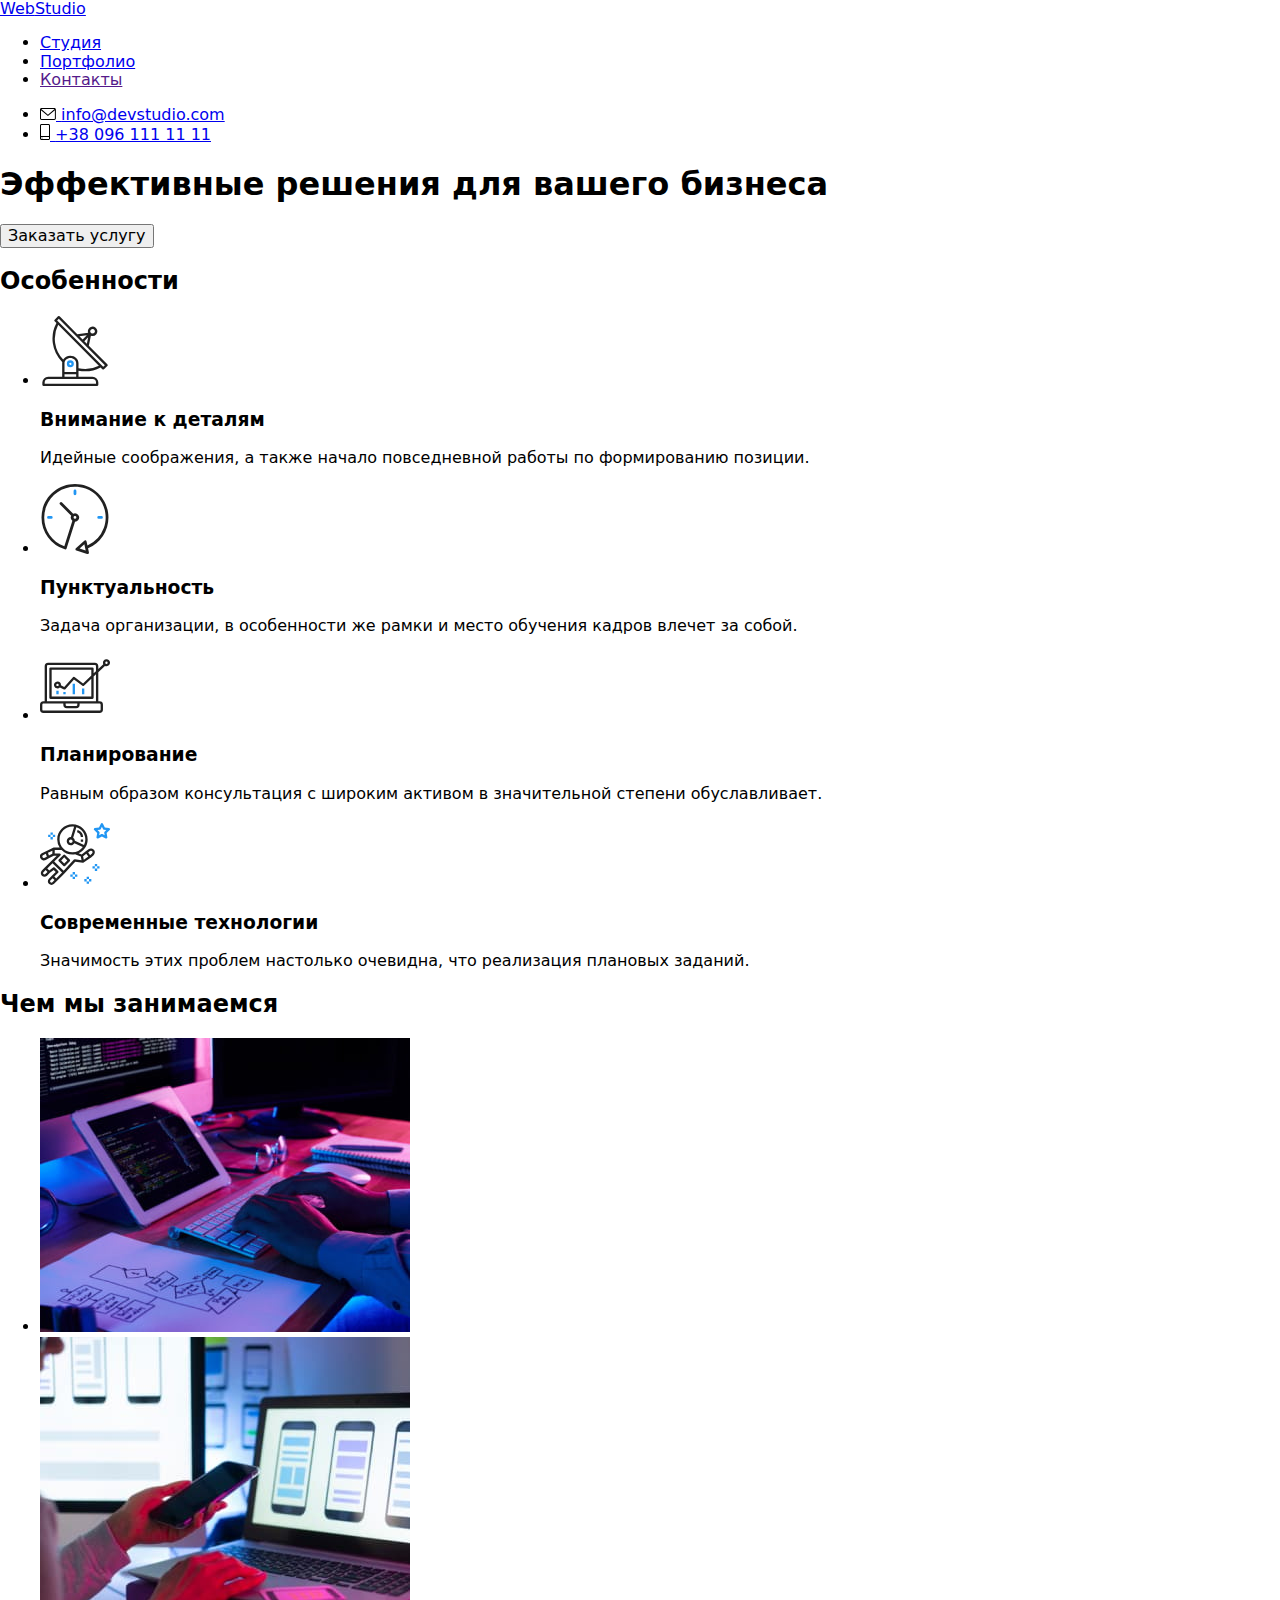
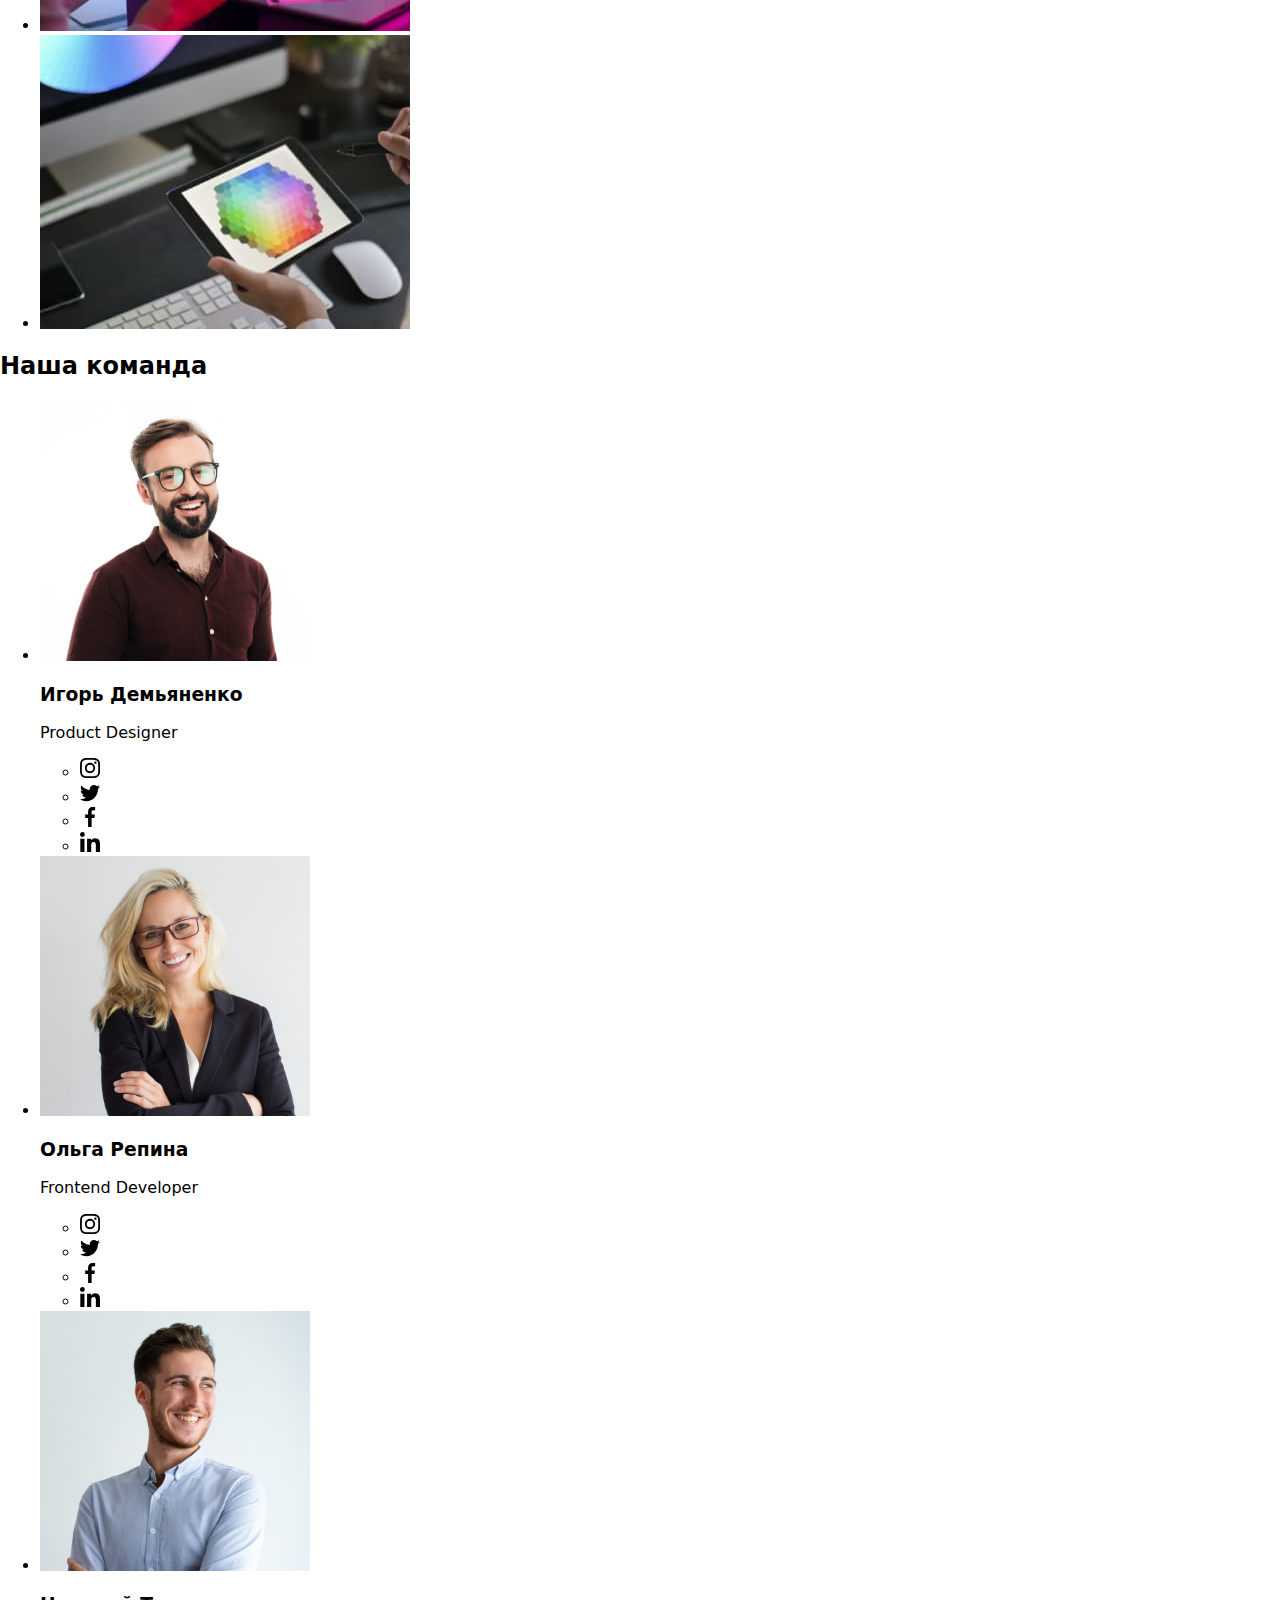
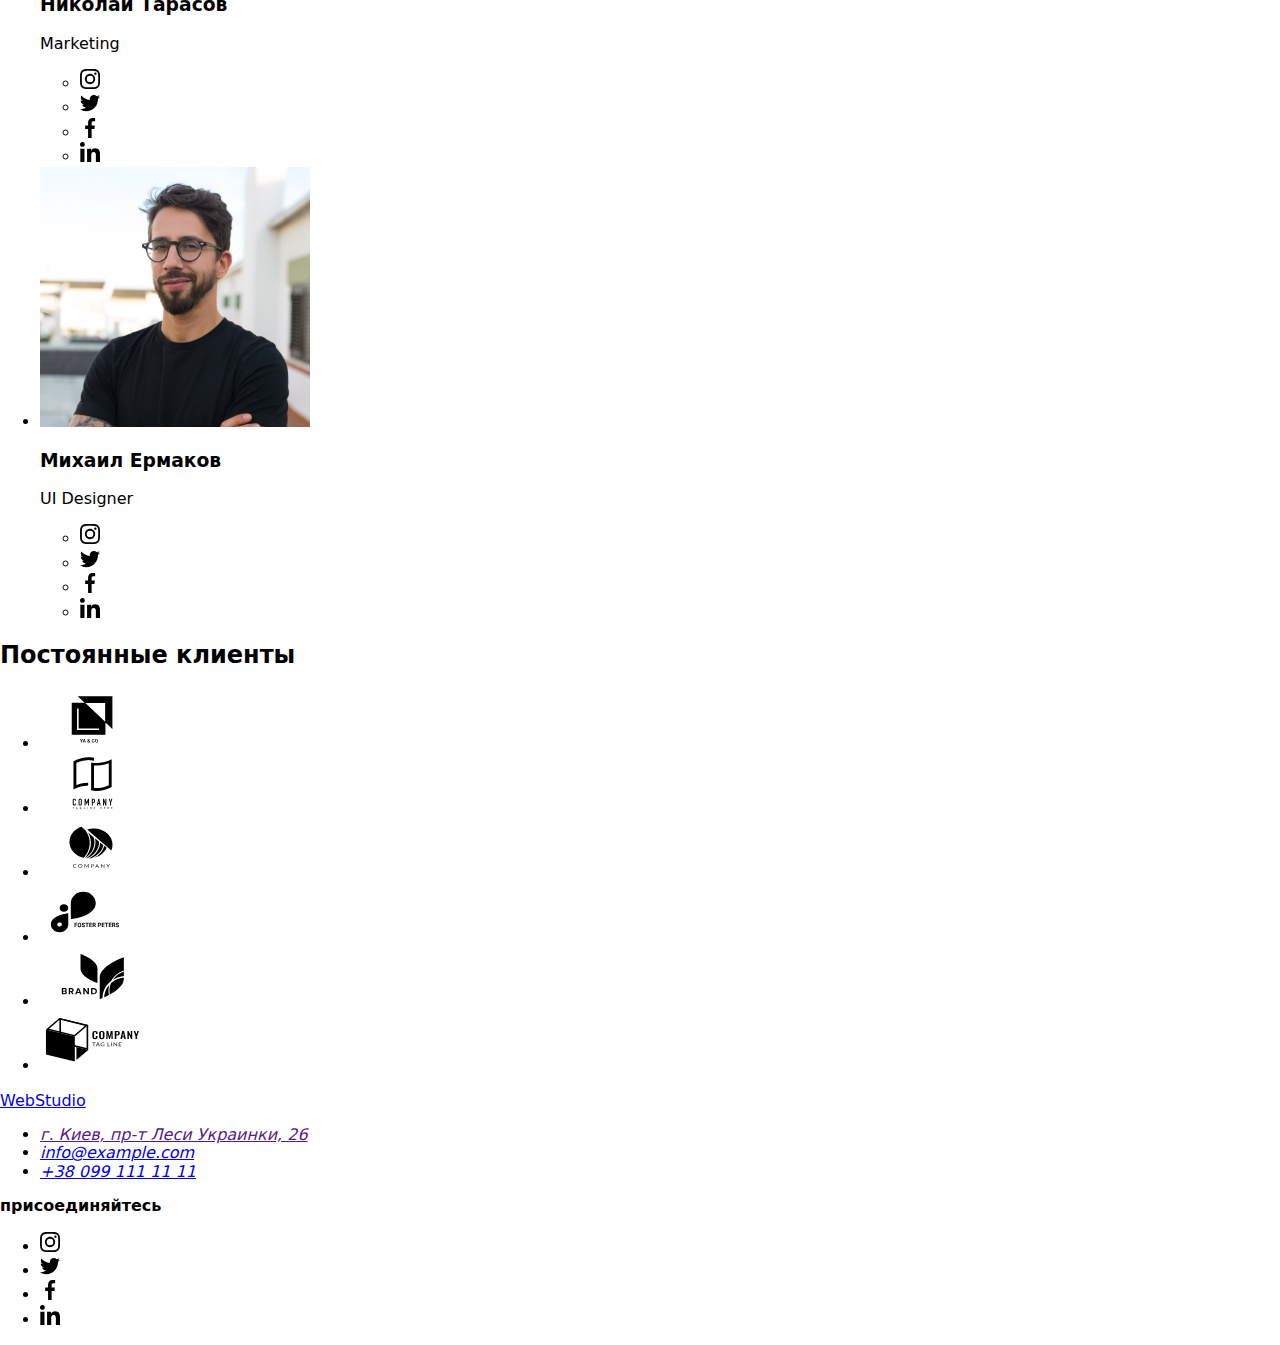
==== index.html @ 8b088727 "Додавання коду" ====
<!DOCTYPE html>
<html lang="ru">
<head>
   
    <meta charset="UTF-8">
    <meta http-equiv="X-UA-Compatible" content="IE=edge">
    <meta name="viewport" content="width=device-width, initial-scale=1.0">
    <title>Document</title>
    <link rel="stylesheet" href="https://cdnjs.cloudflare.com/ajax/libs/modern-normalize/1.1.0/modern-normalize.min.css">
    <link href="https://fonts.googleapis.com/css2?family=Raleway:wght@700&family=Roboto:wght@400;500;700;900&display=swap" rel="stylesheet">
    <link rel="stylesheet" href="./styles.css">
</head>
<body>
    <header class="page-header">
        <nav class=" container nav-list">
            <a href="./index.html" class="logo-header"><span class="logo-web">Web</span>Studio</a>
            <ul class="site-nav list">
                <li class="item"><a  class="link current" href="./index.html" >Студия</a></li>
                <li class="item"><a  class="link" href="./portfolio.html" >Портфолио</a></li>
                <li class="item"><a  class="link" href="" >Контакты</a></li>
            </ul>
            <ul class="auth-nav list">
                <li class="item">                    
                        <a  class="link" href="mailto:info@devstudio.com">
                            <svg class="auth-icon"   width="16" height="12">
                                <use href="./images/sprite.svg#icon-email" ></use>
                            </svg>
                            <span>info@devstudio.com</span>
                        </a>
                    </li>
                    <li class="item">
                        <a  class="link" href="tel:+380961111111" >
                            <svg class="auth-icon"  width="10" height="16">
                                <use href="./images/sprite.svg#icon-phone"></use>
                             </svg>
                             <span>+38 096 111 11 11</span>
                         </a>
                    </li>
            </ul>
         </nav>       
    </header>
        <main>
             <section class="section hero">
                <div class="container"></div>
                    <h1 class="main-title">Эффективные решения для вашего бизнеса</h1>
                    <button type="button" class="main btn">Заказать услугу</button>
                 </div>     
            </section> 
                     
        <!-- Особенности -->
        <section class="section features">
            <div class="container">
                    <h2 class="visually-hidden">Особенности</h2>
            <ul class="features-list">
                <li class="item">
                    <div class="icon">
                        <svg class="features-icon" width="70" height="70" >
                            <use href="./images/sprite.svg#icon-antenna"></use>
                        </svg>
                    </div>
                    <h3 class="title-features">Внимание к деталям</h3>
                    <p class="features-about">Идейные соображения, а также начало повседневной работы по формированию позиции.</p>
                </li>
                <li class="item">
                    <div class="icon">
                        <svg class="features-icon" width="70" height="70" >
                            <use href="./images/sprite.svg#icon-clock"></use>
                        </svg>
                    </div>
                    <h3 class="title-features">Пунктуальность</h3>
                    <p class="features-about">Задача организации, в особенности же рамки и место обучения кадров влечет за собой.</p>
                </li>
                <li class="item">
                    <div class="icon">
                        <svg class="features-icon" width="70" height="70">
                            <use href="./images/sprite.svg#icon-diagram"></use>
                        </svg>
                    </div>
                    <h3 class="title-features">Планирование</h3>
                    <p class="features-about">Равным образом консультация с широким активом в значительной степени обуславливает.</p>
                </li>
                <li class="item">
                    <div class="icon">
                        <svg class="features-icon" width="70" height="70" >
                            <use href="./images/sprite.svg#icon-astronaut"></use>
                        </svg>
                    </div>
                    <h3 class="title-features">Современные технологии</h3>
                    <p class="features-about">Значимость этих проблем настолько очевидна, что реализация плановых заданий.</p>
                </li>
            </ul>
            </div>
        </section>
        <!-- Чем мы занимаемся -->
        <section class="section work">
            <div class="container">
                <h2 class="title work">Чем мы занимаемся</h2>
                <ul class="work-list">
                    <li class="item"><img src="./images/Студия/box_1.jpg" alt="Веб-программирование" width="370" height="294"></li>
                    <li class="item"><img src="./images/Студия/box_2.jpg" alt="Мобильное программирование" width="370" height="294"></li>
                    <li class="item"><img src="./images/Студия/box_3.jpg" alt="Веб-дизайн" width="370" height="294"></li>
                </ul>
            </div>
        </section>
        <!-- Наша команда -->
        <section class="team section">
           <div class="container">
            <h2 class="title team">Наша команда</h2>
            <ul class="team-container">
                <li class="team-card">
                    <img src="./images/Студия/Ihor_Demyanenko.jpg" alt="Игорь Демьяненко Product Designer" width="270" height="260">
                    <h3 class="item-team">Игорь Демьяненко</h3>
                    <p class="team-prof">Product Designer</p>
                    <ul class="social-list">
                        <li class="social-item">
                            <a class="social-link" href="https://www.instagram.com">
                                <svg class="social-icon" width="20" height="20">
                                    <use href="./images/sprite.svg#icon-instagram"></use>
                                </svg>
                            </a>
                        </li>
                        <li>
                            <a class="social-link" href="https://twitter.com">
                                <svg class="social-icon" width="20" height="20">
                                    <use href="./images/sprite.svg#icon-twitter"></use>
                                </svg>
                            </a>
                        </li>
                        <li class="social-item">
                            <a class="social-link" href="https://www.facebook.com/">
                                <svg class="social-icon" width="20" height="20">
                                    <use href="./images/sprite.svg#icon-facebook"></use>
                                </svg>
                            </a>
                        </li>
                        <li class="social-item">
                            <a class="social-link" href="https://www.linkedin.com">
                                <svg class="social-icon" width="20" height="20">
                                    <use href="./images/sprite.svg#icon-linkedin"></use>
                                </svg>
                            </a>
                        </li>
                    </ul>
                </li>
                <li class="team-card">
                    <img src="./images/Студия/Olga_Repyna.jpg" alt="Ольга Репина Frontend Developer" width="270" height="260">
                    <h3 class="item-team">Ольга Репина</h3>
                    <p class="team-prof">Frontend Developer</p>
                    <ul class="social-list">
                        <li class="social-item">
                            <a class="social-link" href="https://www.instagram.com">
                                <svg class="social-icon" width="20" height="20">
                                    <use href="./images/sprite.svg#icon-instagram"></use>
                                </svg>
                            </a>
                        </li>
                        <li>
                            <a class="social-link" href="https://twitter.com">
                                <svg class="social-icon" width="20" height="20">
                                    <use href="./images/sprite.svg#icon-twitter"></use>
                                </svg>
                            </a>
                        </li>
                        <li class="social-item">
                            <a class="social-link" href="https://www.facebook.com/">
                                <svg class="social-icon" width="20" height="20">
                                    <use href="./images/sprite.svg#icon-facebook"></use>
                                </svg>
                            </a>
                        </li>
                        <li class="social-item">
                            <a class="social-link" href="https://www.linkedin.com">
                                <svg class="social-icon" width="20" height="20">
                                    <use href="./images/sprite.svg#icon-linkedin"></use>
                                </svg>
                            </a>
                        </li>
                    </ul>
                </li>
                <li class="team-card">
                    <img src="./images/Студия/Mykolay_Tarasov.jpg" alt="Николай Тарасов Marketing" width="270" height="260">
                    <h3 class="item-team">Николай Тарасов</h3>
                    <p class="team-prof">Marketing</p>
                    <ul class="social-list">
                        <li class="social-item">
                            <a class="social-link" href="https://www.instagram.com">
                                <svg class="social-icon" width="20" height="20">
                                    <use href="./images/sprite.svg#icon-instagram"></use>
                                </svg>
                            </a>
                        </li>
                        <li>
                            <a class="social-link" href="https://twitter.com">
                                <svg class="social-icon" width="20" height="20">
                                    <use href="./images/sprite.svg#icon-twitter"></use>
                                </svg>
                            </a>
                        </li>
                        <li class="social-item">
                            <a class="social-link" href="https://www.facebook.com/">
                                <svg class="social-icon" width="20" height="20">
                                    <use href="./images/sprite.svg#icon-facebook"></use>
                                </svg>
                            </a>
                        </li>
                        <li class="social-item">
                            <a class="social-link" href="https://www.linkedin.com">
                                <svg class="social-icon" width="20" height="20">
                                    <use href="./images/sprite.svg#icon-linkedin"></use>
                                </svg>
                            </a>
                        </li>
                    </ul>
                </li>
                <li class="team-card">
                    <img src="./images/Студия/Myhail_Ermakov.jpg" alt="Михаил Ермаков UI Designer" width="270" height="260">
                    <h3 class="item-team">Михаил Ермаков</h3>
                    <p class="team-prof">UI Designer</p>
                    <ul class="social-list">
                        <li class="social-item">
                            <a class="social-link" href="https://www.instagram.com">
                                <svg class="social-icon" width="20" height="20">
                                    <use href="./images/sprite.svg#icon-instagram"></use>
                                </svg>
                            </a>
                        </li>
                        <li>
                            <a class="social-link" href="https://twitter.com">
                                <svg class="social-icon" width="20" height="20">
                                    <use href="./images/sprite.svg#icon-twitter"></use>
                                </svg>
                            </a>
                        </li>
                        <li class="social-item">
                            <a class="social-link" href="https://www.facebook.com/">
                                <svg class="social-icon" width="20" height="20">
                                    <use href="./images/sprite.svg#icon-facebook"></use>
                                </svg>
                            </a>
                        </li>
                        <li class="social-item">
                            <a class="social-link" href="https://www.linkedin.com">
                                <svg class="social-icon" width="20" height="20">
                                    <use href="./images/sprite.svg#icon-linkedin"></use>
                                </svg>
                            </a>
                        </li>
                    </ul>
                </li>
            </ul>
           </div>
        </section>
        <section class="client section">           
            <div class="container">
                <h2 class="title">Постоянные клиенты</h2>
                <ul class="client-list">
                    <li class="client-item">
                        <a class="client-link" href="#">
                            <svg class="client-icon" width="106" height="60">
                                <use href="./images/sprite.svg#icon-Logo-1"></use>
                            </svg>
                        </a>
                    </li>
                    <li class="client-item">
                        <a class="client-link" href="#">
                            <svg class="client-icon" width="106" height="60">
                                <use href="./images/sprite.svg#icon-Logo-2"></use>
                            </svg>
                        </a>
                    </li>
                    <li class="client-item">
                        <a class="client-link" href="#">
                            <svg class="client-icon" width="106" height="60">
                                <use href="./images/sprite.svg#icon-Logo-3"></use>
                            </svg>
                        </a>
                    </li>
                    <li class="client-item">
                        <a class="client-link" href="#">
                            <svg class="client-icon" width="106" height="60">
                                <use href="./images/sprite.svg#icon-Logo-4"></use>
                            </svg>
                        </a>
                    </li>
                    <li class="client-item">
                        <a class="client-link" href="#">
                            <svg class="client-icon" width="106" height="60">
                                <use href="./images/sprite.svg#icon-Logo-5"></use>
                            </svg>
                        </a>
                    </li>
                    <li class="client-item">
                        <a class="client-link" href="#">
                            <svg class="client-icon" width="106" height="60">
                                <use href="./images/sprite.svg#icon-Logo-6"></use>
                            </svg>
                        </a>
                    </li>
                </ul>
            </div>
        </section>
    </main>
    <footer class="footer">
        <div class="container info">
            <div>
                <a class="logo-footer" href="./index.html" ><span class="logo-web">Web</span><span class="logo-studio">Studio</span></a>
        <address>
           <ul class="address">
               <li class="item"><a href="">г. Киев, пр-т Леси Украинки, 26 </a></li>
               <li class="item"><span class="contacts"><a href="mailto:info@example.com">info@example.com</a></span></li>
               <li class="item"><span class="contacts"><a href="tel:+380991111111">+38 099 111 11 11</a></span></li>
           </ul>       
        </address>
            </div>
            <div class="footer-link">
            <strong class="social-title">присоединяйтесь</strong>
            <ul class="social-list-footer">
                <li class="social-item-footer">
                    <a class="social-link-footer" href="https://www.instagram.com">
                        <svg class="social-icon-footer" width="20" height="20">
                            <use href="./images/sprite.svg#icon-instagram"></use>
                        </svg>
                    </a>
                </li>
                <li class="social-item-footer">
                    <a class="social-link-footer" href="https://twitter.com">
                        <svg class="social-icon-footer" width="20" height="20">
                            <use href="./images/sprite.svg#icon-twitter"></use>
                        </svg>
                    </a>
                </li>
                <li class="social-item-footer">
                    <a class="social-link-footer" href="https://www.facebook.com/">
                        <svg class="social-icon-footer" width="20" height="20">
                            <use href="./images/sprite.svg#icon-facebook"></use>
                        </svg>
                    </a>
                </li>
                <li class="social-item-footer">
                    <a class="social-link-footer" href="https://www.linkedin.com">
                        <svg class="social-icon-footer" width="20" height="20">
                            <use href="./images/sprite.svg#icon-linkedin"></use>
                        </svg>
                    </a>
                </li>
            </ul>
        </div>
        </div>
    </footer>
</body>
</html>
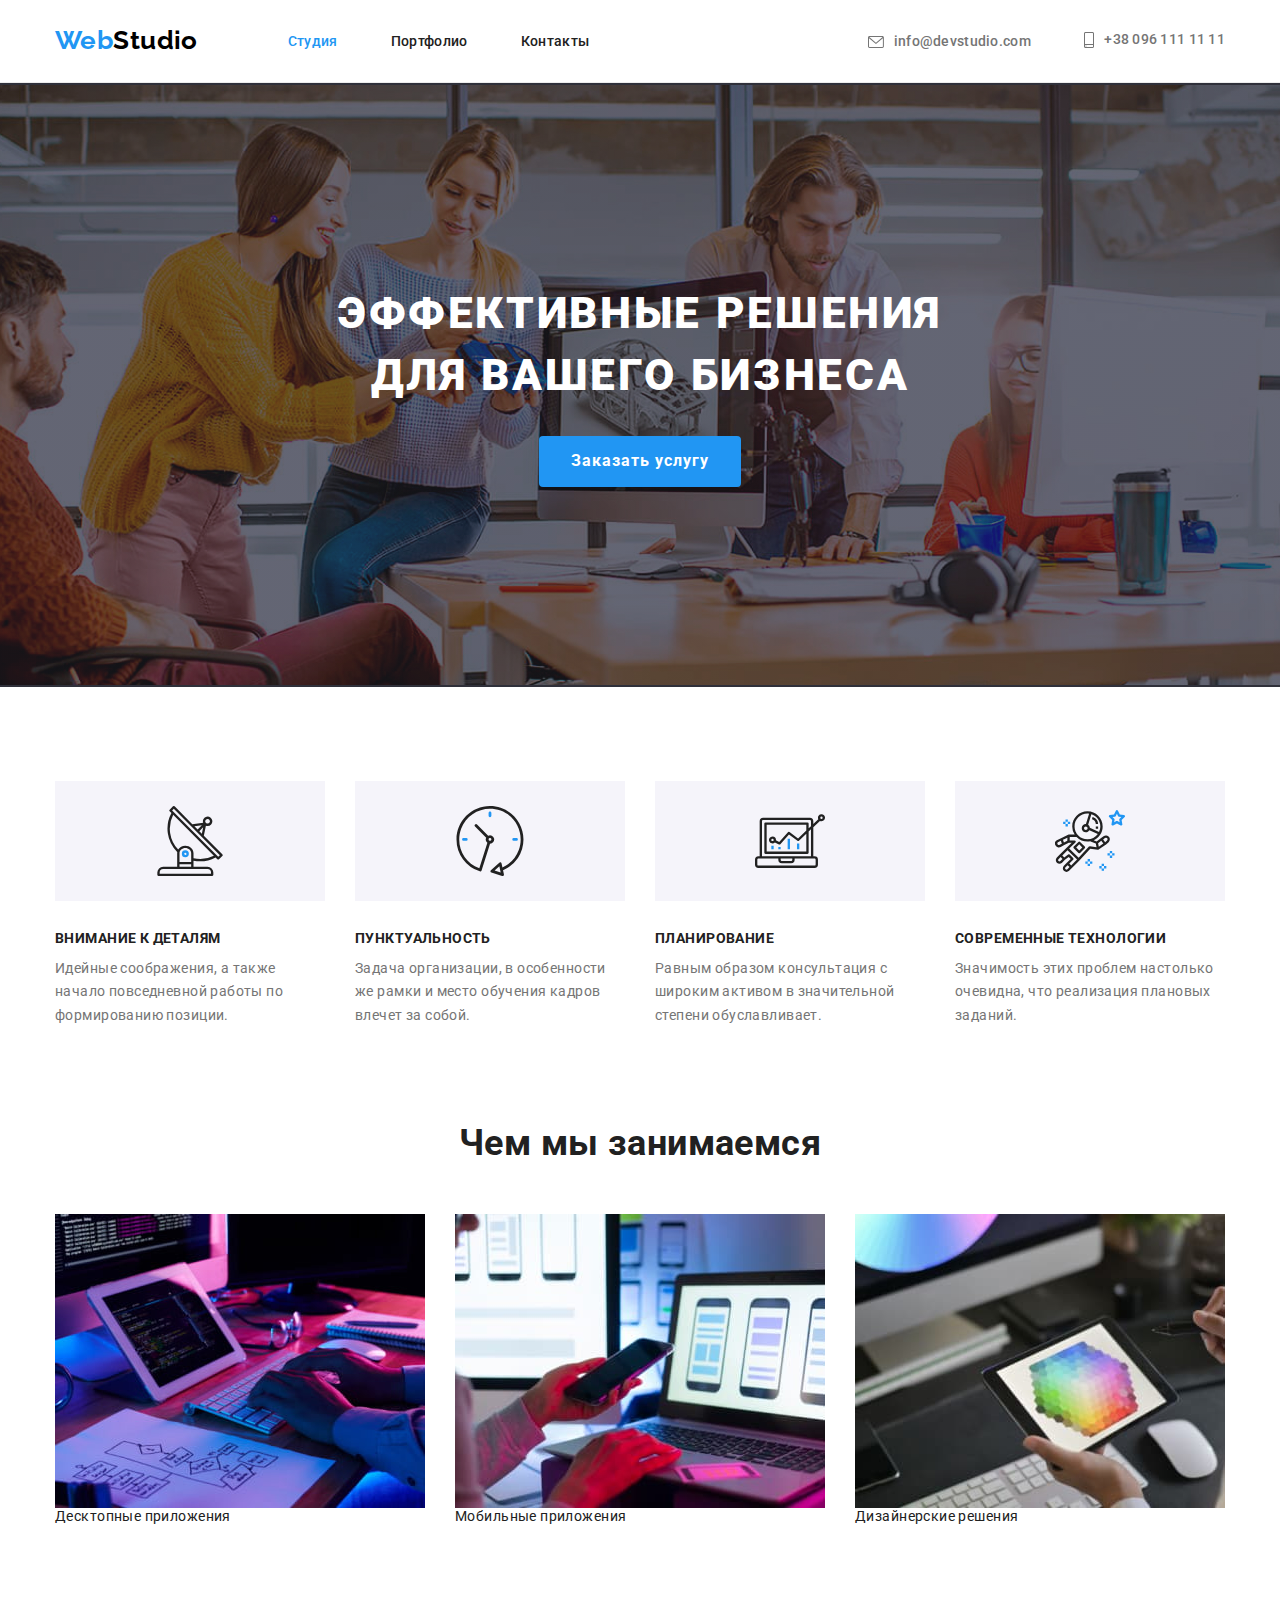
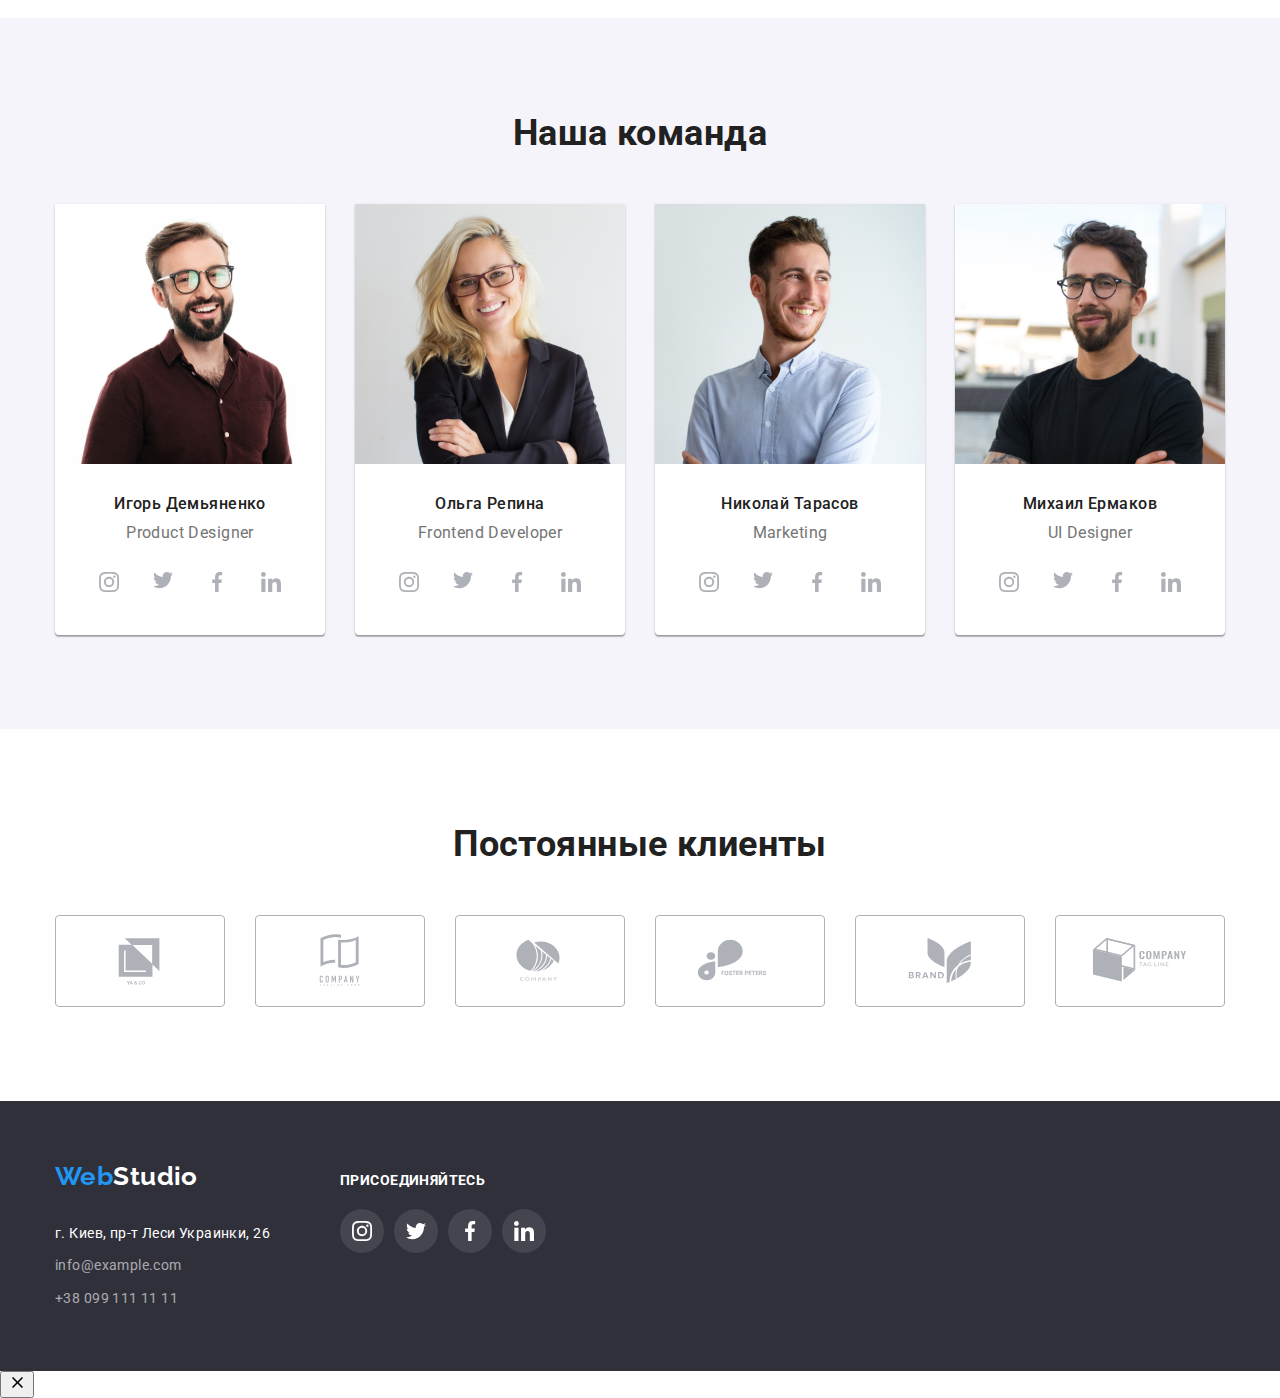
==== commit 350eb668: "Додавання вихідного коду з новим кодом js" ====
--- a/index.html
+++ b/index.html
@@ -43,7 +43,7 @@
              <section class="section hero">
                 <div class="container"></div>
                     <h1 class="main-title">Эффективные решения для вашего бизнеса</h1>
-                    <button type="button" class="main btn">Заказать услугу</button>
+                    <button type="button" class="main btn" data-modal-open>Заказать услугу</button>
                  </div>     
             </section> 
                      
@@ -96,9 +96,21 @@
             <div class="container">
                 <h2 class="title work">Чем мы занимаемся</h2>
                 <ul class="work-list">
-                    <li class="item"><img src="./images/Студия/box_1.jpg" alt="Веб-программирование" width="370" height="294"></li>
-                    <li class="item"><img src="./images/Студия/box_2.jpg" alt="Мобильное программирование" width="370" height="294"></li>
-                    <li class="item"><img src="./images/Студия/box_3.jpg" alt="Веб-дизайн" width="370" height="294"></li>
+                    <li class="item work"><img src="./images/Студия/box_1.jpg" alt="Веб-программирование" width="370" height="294">
+                        <div class="overlay">
+                            <span class="text-overlay">Десктопные приложения</span>
+                        </div>
+                    </li>
+                    <li class="item work"><img src="./images/Студия/box_2.jpg" alt="Мобильное программирование" width="370" height="294">
+                        <div class="overlay">
+                            <span class="text-overlay">Мобильные приложения</span>
+                        </div>
+                    </li>
+                    <li class="item work"><img src="./images/Студия/box_3.jpg" alt="Веб-дизайн" width="370" height="294">
+                        <div class="overlay">
+                            <span class="text-overlay">Дизайнерские решения</span>
+                        </div>
+                    </li>
                 </ul>
             </div>
         </section>
@@ -347,5 +359,18 @@
         </div>
         </div>
     </footer>
+
+    <div class="backdrop is-hidden" data-modal >
+        <div class="modal" >
+           <button class="btn-icon-close" data-modal-close >
+            <svg class="icon-close" width="18" height="18">
+                <use href="./images/sprite.svg#icon-close"></use>
+            </svg>
+           </button>
+        </div>
+    </div>
+
+    <script src="./js/modal.js"></script>
+
 </body>
 </html>
--- a/styles.css
+++ b/styles.css
@@ -0,0 +1,472 @@
+/* Settings */
+:root{
+    --main-background-color: e5e5e5;
+    --secondary-background-color:#ffffff;
+    --third-background-color:#2f303a;
+    --main-text-color:#212121;
+    --secondary-text-color:#757575;
+    --white-color:#ffffff;
+    --color-of-active:#2196f3;
+    --logo-color:#000000;
+    --color-btn:#f5f4fa;
+    --main-btn-active:#188ce8;
+    --border-color-header:#ececec;
+    --color-of-icon:#afb1b8;
+}
+body{
+    color:var(--main-text-color);
+    background-color: var(--main-background-color);
+    font-family: Roboto, sans-serif;
+    letter-spacing: 0.03em;
+    font-size: 14px;
+}
+h1,h2,h3,ul,p{
+    margin: 0;
+    padding: 0;
+}
+ul{
+    list-style: none;
+}
+img{
+    display: block;
+    width: 100%;
+    height: auto;
+}
+.container{
+    width: 1200px;
+    padding-left: 15px;
+    padding-right: 15px;
+    margin-left: auto;
+    margin-right: auto;
+    }
+/*Header*/ 
+.page-header{
+    border-bottom: 1px solid var(--border-color-header);
+}
+.nav-list{ 
+    display: flex;
+    align-items: center;
+}
+.logo-header{
+    margin-right: 90px;
+
+    color:var(--logo-color);
+    font-family: 'Raleway';
+    font-weight: 700;
+    font-size: 26px;
+    line-height: 1.2;
+    text-decoration: none;  
+}
+.logo-header:hover,
+.logo-header:focus{
+    color: var(--color-of-active);
+}
+.logo-web{
+    color: var(--color-of-active);
+}
+.site-nav .link{
+    padding-top: 32px;
+    padding-bottom: 32px;
+
+    color:var(--main-color);
+    font-family: 'Roboto';
+    font-weight: 500;
+    line-height: 1.14;
+    letter-spacing: 0.02em;
+    text-decoration: none;
+} 
+.site-nav .link.current{
+    color: var(--color-of-active);
+}
+ .site-nav .link:hover,
+ .site-nav .link:focus {
+    color: var(--color-of-active); 
+ }
+ .site-nav .item{
+   display: inline-block;
+   align-items: center;
+}
+.site-nav .item+.item{
+margin-left:50px;
+}
+.auth-nav .link {
+    display: flex;
+    align-items: center;
+    padding-top: 32px;
+    padding-bottom: 32px;
+    fill: var(--secondary-text-color);
+    color: var(--secondary-text-color);
+    font-family: 'Roboto';
+    font-weight: 500;
+    line-height: 1.14;
+    letter-spacing: 0.02em; 
+    text-decoration: none;
+}  
+.auth-nav .link:hover,
+ .auth-nav .link:focus{
+    fill: var(--color-of-active);
+    color: var(--color-of-active);
+ }
+.auth-nav .item{
+    display: inline-flex;
+    align-items:center;
+}
+.auth-nav .item+.item{
+    margin-left:50px;
+}
+.auth-nav{
+    margin-left: auto;
+}
+.auth-icon{
+    margin-right: 10px;
+}
+/*Hero section*/
+.section{
+    padding-top: 94px;
+    padding-bottom: 94px;
+}
+.visually-hidden {
+    position: absolute;
+    width: 1px;
+    height: 1px;
+    margin: -1px;
+    border: 0;
+    padding: 0;
+    
+    white-space: nowrap;
+    clip-path: inset(100%);
+    clip: rect(0 0 0 0);
+    overflow: hidden;
+  }
+.hero{
+    padding-top: 200px;
+    padding-bottom: 200px;
+
+    background-image: linear-gradient(rgba(47, 48, 58, 0.4),rgba(47, 48, 58, 0.4)), url(./images/Студия/Img.jpg);
+    background-repeat: no-repeat;
+    background-position: center;
+    text-align: center;
+    background-color: var(--third-background-color);
+    max-width: 1600px;
+    margin: 0 auto;
+}
+.main-title{
+    width: 696px;
+    margin-left: auto;
+    margin-right: auto;
+    margin-bottom: 30px;
+
+    text-transform: uppercase;
+    color:var(--white-color);
+    font-weight: 900;
+    font-size: 44px;
+    line-height: 1.4;
+    letter-spacing: 0.06em;
+}
+.main.btn{
+    display: inline-block;
+    padding: 10px 32px;
+    border-radius: 4px;
+    border: none;
+    min-width: 200px;
+
+    color: var(--white-color);
+    background-color: var(--color-of-active);
+    box-shadow: 0px 4px 4px rgba(0, 0, 0, 0.15);
+    font-weight: 700;
+    font-size: 16px;
+    line-height: 1.9;
+    letter-spacing: 0.06em;
+}
+.main.btn:hover,
+.main.btn:focus{
+    background-color: var(--main-btn-active);
+}
+.title{
+    font-size: 36px;
+    line-height: 1.17;
+    text-align: center;
+}
+/* Features */
+
+.features-list{
+    display:inline-flex; 
+}
+.features-list .item{
+    width: 270px;
+}
+.features-list .item+.item{
+    margin-left: 30px;
+}
+.icon{
+    display: flex;
+    align-items: center;
+    justify-content: center;
+    width: 270px;
+    height: 120px;
+    background-color:var(--color-btn);
+    margin-bottom: 30px;
+}
+.title-features{
+    text-transform: uppercase;
+    font-size: 14px;
+    line-height: 1.14;
+    margin-bottom: 10px;
+}
+.features-about{
+    color: var(--secondary-text-color);
+    line-height: 1.7;
+}
+
+    /* Works list */
+.section.work{
+        padding-top: 0;
+    }
+.title.work{
+    margin-bottom: 50px;
+}
+.work-list{
+    display: flex;
+}
+.work-list .item+.item{
+    margin-left: 30px;
+}
+
+/* Team */
+.team.section{
+    background-color: var(--color-btn);
+}
+.team-card{
+    background-color: var(--secondary-background-color);
+    box-shadow: 0px 1px 3px rgba(0, 0, 0, 0.12), 0px 1px 1px rgba(0, 0, 0, 0.14), 0px 2px 1px rgba(0, 0, 0, 0.2);
+    border-radius: 0px 0px 4px 4px;
+}
+.team-card+.team-card{
+    margin-left: 30px;
+}
+.title.team{
+    margin-bottom: 50px;
+}
+.team-container{
+    display: flex;
+}
+.item-team{
+    margin-top: 30px;
+    margin-bottom: 10px;
+    text-align: center;
+    font-size: 16px;
+    font-weight: 500;
+    line-height: 1.19;
+}
+.team-prof{
+    margin-bottom: 16px;
+    text-align: center;
+    color: var(--secondary-text-color);
+    font-size: 16px;
+    line-height: 1.19; 
+}
+.social-list{
+    display: flex;
+    align-items: center;
+    justify-content: center;
+    margin-bottom:30px;
+}
+.social-item{
+    width: 44px;
+    height: 44px;
+}
+.social-link{
+    display: inline-block;
+    width: 100%;
+    height: 100%;
+    align-items: center;
+    fill: var(--color-of-icon);
+    padding: 12px;
+}
+.social-list li+ li{
+    margin-left: 10px;
+}
+.social-link:hover ,
+.social-link:focus {  
+    fill: var(--white-color);
+    background-color: var(--color-of-active);
+    border-radius: 50%; 
+}
+
+
+/* Client */
+.client-list{
+    display: flex;
+    padding-top: 50px;
+    
+}
+.client-link{
+    display: flex;
+    width: 170px;
+    height: 92px;
+    border: 1px solid var(--color-of-icon);
+    border-radius: 4px;
+    align-items: center;
+    justify-content: center;
+    fill:var(--color-of-icon);
+}
+.client-item+.client-item{
+    margin-left: 30px;
+}
+.client-link:hover ,
+.client-link:focus{
+    fill:var(--color-of-active);
+    border-color: var(--color-of-active);
+    
+}
+
+/*Fotter*/
+.footer{
+    background-color: var(--third-background-color);
+    padding: 60px 0;
+}
+.container.info{
+    display: flex;
+    align-items: baseline;
+}
+.footer-link{
+    margin-left: 70px;
+}
+.logo-footer{
+    color:var(--white-color);
+    font-family: 'Raleway';
+    font-weight: 700;
+    font-size: 26px;
+    line-height: 1.2;
+    text-decoration: none; 
+}
+.logo-footer:hover,
+.logo-footer:focus{
+    color: var(--color-of-active);
+}
+address{
+    margin-top: 20px;
+}
+ .address a{
+    display: inline-flex;
+    margin-top: 9px;
+
+    color: var(--white-color);
+    line-height: 1.7;
+    font-style: normal;
+    text-decoration: none;
+ }
+
+ .address span a{
+    color: rgba(255, 255, 255, 0.6);
+    text-decoration: none;
+ }
+ .address a:hover,
+ .address a:focus{
+    color: var(--color-of-active);
+ }
+ .social-title{
+    font-weight: 700;
+    font-size: 14px;
+    line-height: 1.14;
+    text-transform: uppercase;
+    color:var(--white-color);
+
+ }
+ .social-list-footer{
+    display: flex; 
+    margin-top: 20px; 
+}
+.social-item-footer{
+    width: 44px;
+    height: 44px;
+}
+.social-item-footer+.social-item-footer{
+    margin-left: 10px;
+}
+.social-link-footer{
+    display: flex;
+    width: 100%;
+    height: 100%;
+    align-items: center;
+    justify-content: center;
+    fill: var(--white-color);
+    padding: 12px;
+    border-radius: 50%; 
+    background-color: rgba(255, 255, 255, 0.1);;
+}
+.social-link-footer:hover ,
+.social-link-footer:focus {  
+    fill: var(--white-color);
+    background-color: var(--color-of-active);
+    border-radius: 50%; 
+}
+
+
+/*Portfolio*/
+.filter-list{
+    display: flex;
+    justify-content: center;
+    margin-bottom: 50px;
+}
+.filter-list .item+.item{
+    margin-left: 8px;
+}
+.btn{
+    padding: 6px 22px;
+    background-color: var(--color-btn);
+    font-weight: 500;
+    font-size: 16px;
+    line-height: 1.6;
+    border-radius: 4px;
+    border: transparent;
+}
+.btn:hover,
+.btn:focus{
+    color:var(--white-color);
+    background-color:var(--color-of-active);
+    box-shadow: 0px 3px 1px rgba(0, 0, 0, 0.1), 0px 1px 2px rgba(0, 0, 0, 0.08), 0px 2px 2px rgba(0, 0, 0, 0.12);
+    border-radius: 4px;
+    cursor: pointer;
+}
+.works-container{
+    display: flex;
+    flex-wrap: wrap;
+    gap: 30px;
+}
+/* .works-container .item:hover,
+.works-container .item:focus{
+    box-shadow: 0px 1px 1px rgba(0, 0, 0, 0.12), 0px 4px 4px rgba(0, 0, 0, 0.06), 1px 4px 6px rgba(0, 0, 0, 0.16);
+} */
+.works-container .item{
+    flex-basis: calc((100% - 60px) / 3);
+    background-color: var(--secondary-background-color);
+}
+.works-container .works-link{
+    display: block;
+    color: var(--main-text-color);
+    text-decoration: none;
+}
+.works-link:hover,
+.works-link:focus{
+    box-shadow: 0px 1px 1px rgba(0, 0, 0, 0.12), 0px 4px 4px rgba(0, 0, 0, 0.06), 1px 4px 6px rgba(0, 0, 0, 0.16);
+}
+.portfolio-descr{
+    padding: 20px 24px;
+    border-right: 1px solid #EEEEEE; 
+    border-left: 1px solid #EEEEEE;
+    border-bottom: 1px solid #EEEEEE;
+}
+.work-title{
+    margin-bottom: 4px;
+    font-weight: 700;
+    font-size: 18px;
+    line-height: 2;
+    letter-spacing: 0.06em;
+}
+.work-descr{
+    color: var(--secondary-text-color);
+    font-size: 16px;
+    line-height: 1.9; 
+  
+}
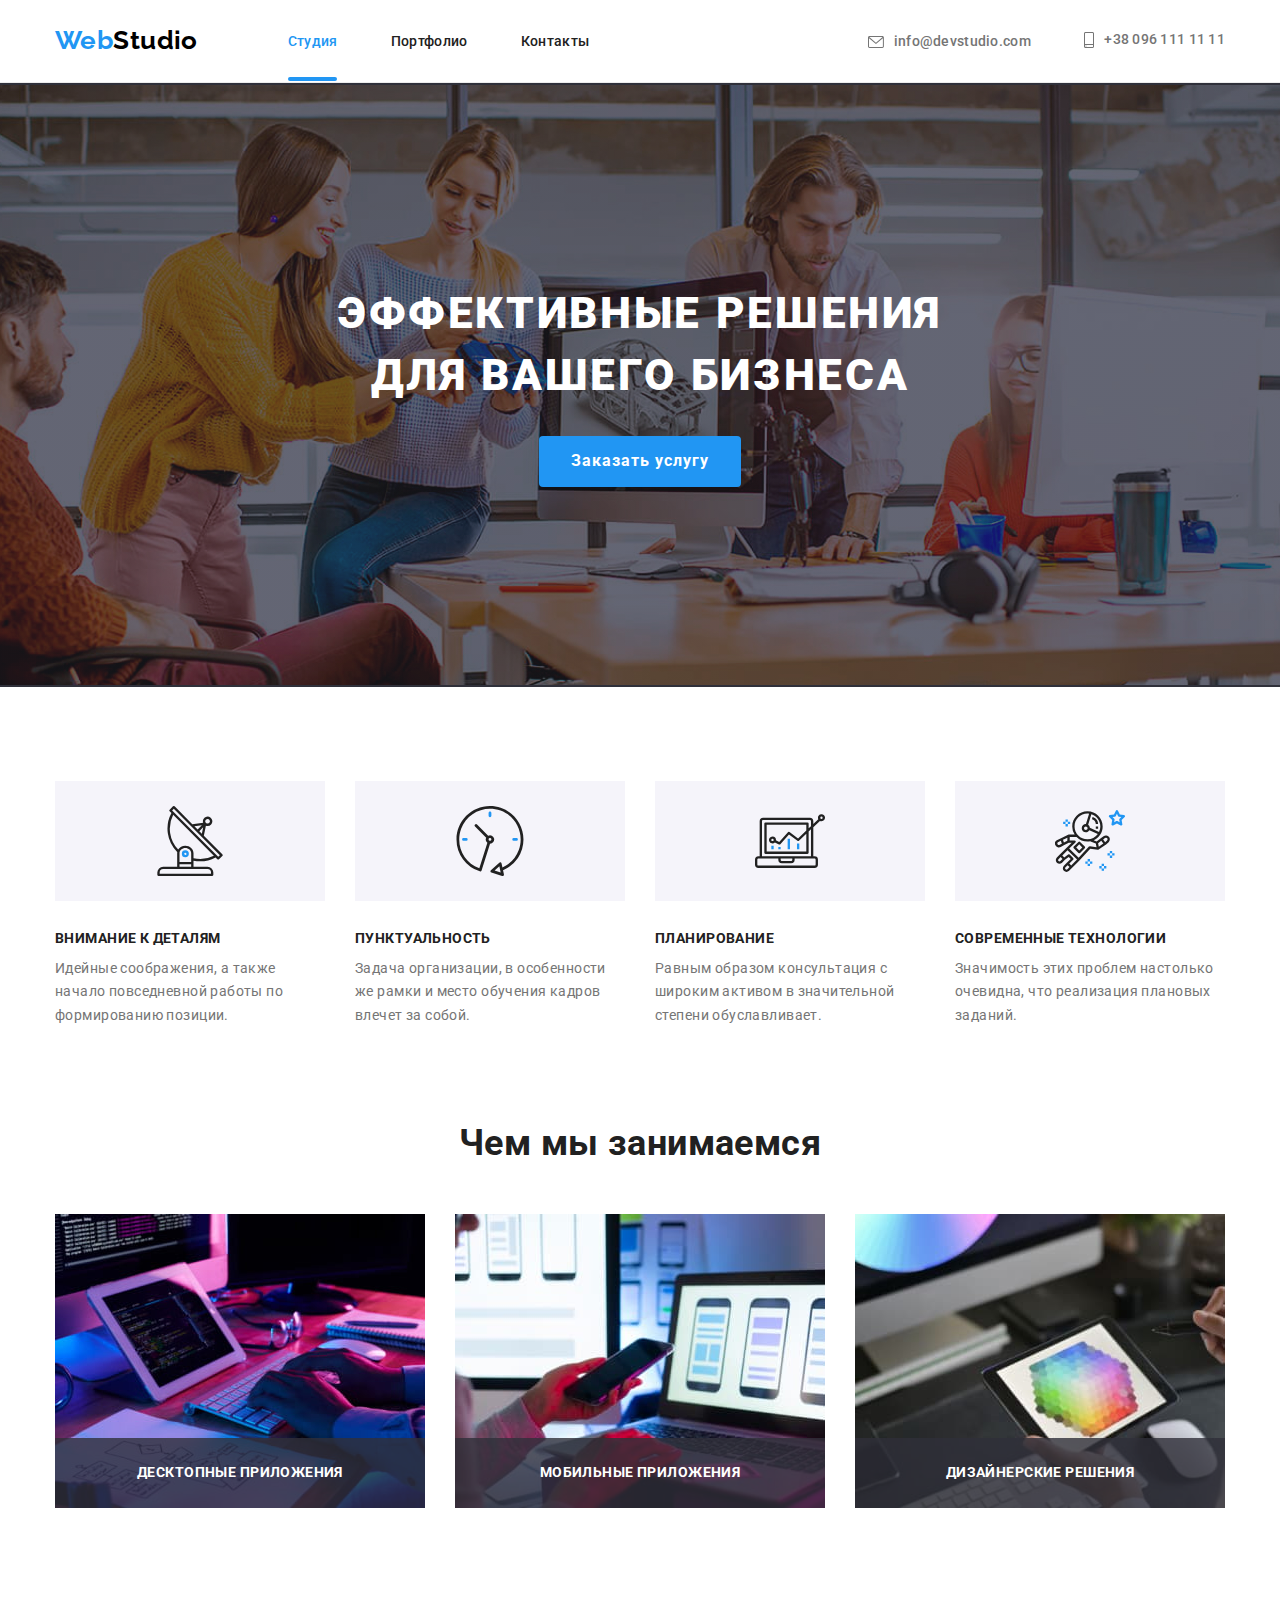
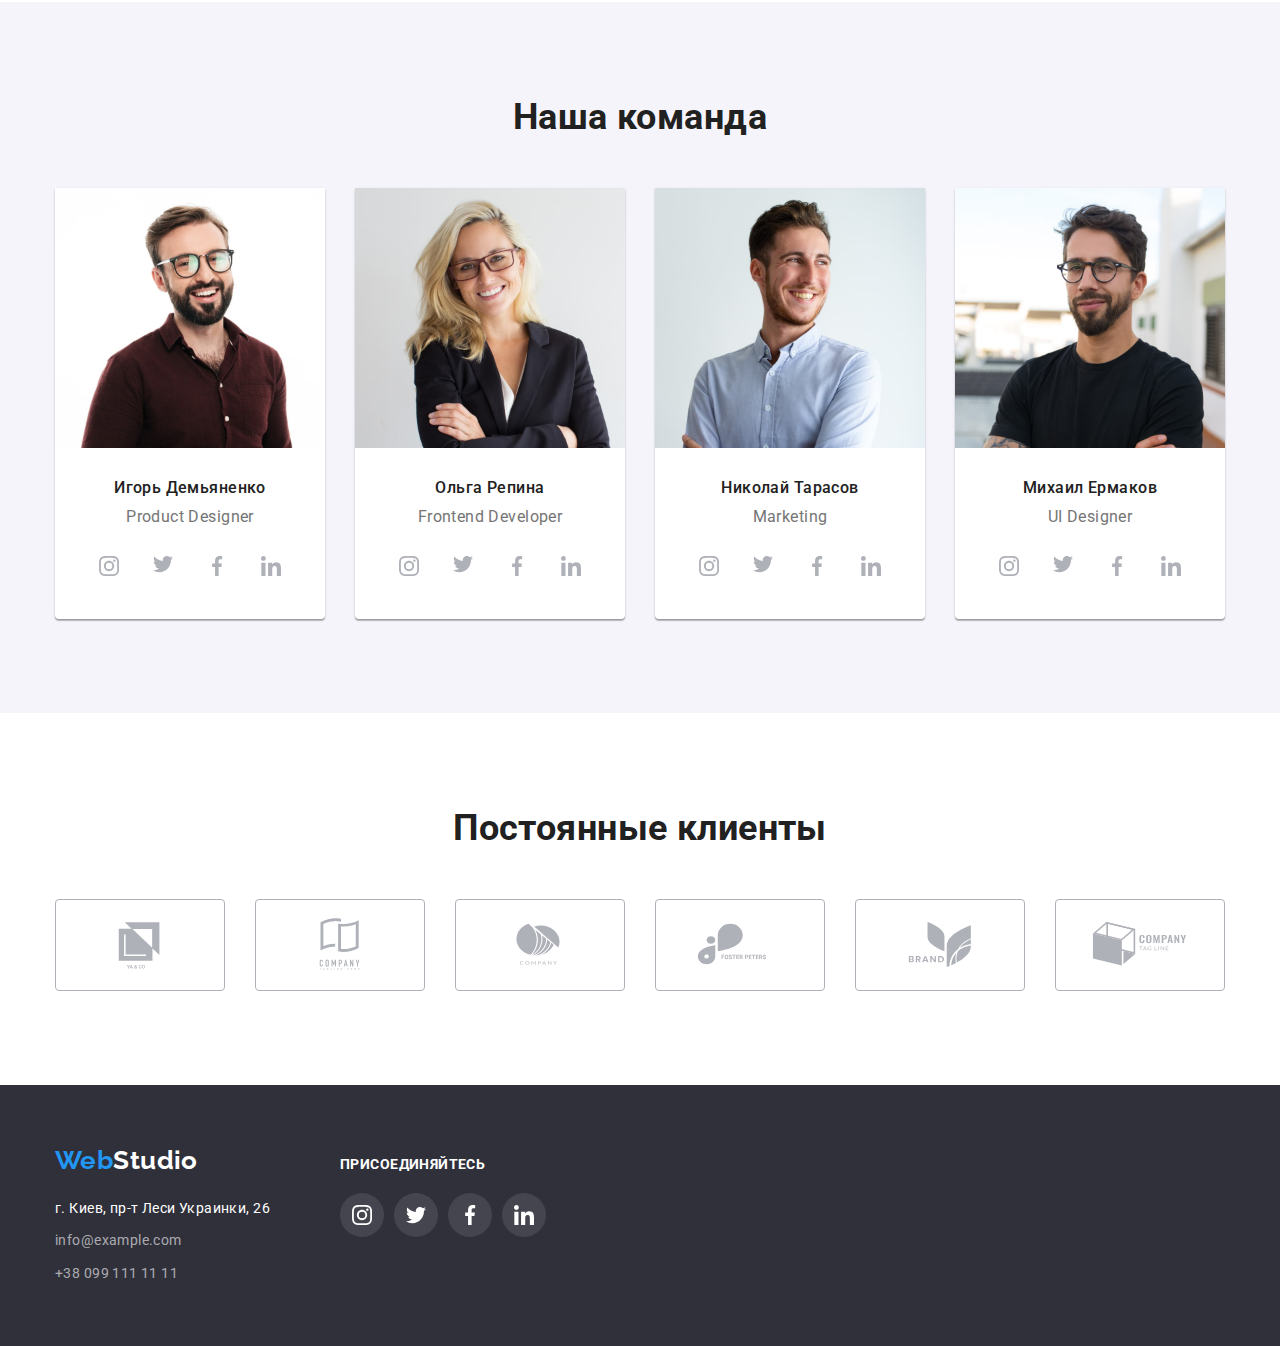
==== commit 16fa7d5c: "Виправлення" ====
--- a/index.html
+++ b/index.html
@@ -98,17 +98,17 @@
                 <ul class="work-list">
                     <li class="item work"><img src="./images/Студия/box_1.jpg" alt="Веб-программирование" width="370" height="294">
                         <div class="overlay">
-                            <span class="text-overlay">Десктопные приложения</span>
+                            <p class="text-overlay">Десктопные приложения</p>
                         </div>
                     </li>
                     <li class="item work"><img src="./images/Студия/box_2.jpg" alt="Мобильное программирование" width="370" height="294">
                         <div class="overlay">
-                            <span class="text-overlay">Мобильные приложения</span>
+                            <p class="text-overlay">Мобильные приложения</p>
                         </div>
                     </li>
                     <li class="item work"><img src="./images/Студия/box_3.jpg" alt="Веб-дизайн" width="370" height="294">
                         <div class="overlay">
-                            <span class="text-overlay">Дизайнерские решения</span>
+                            <p class="text-overlay">Дизайнерские решения</p>
                         </div>
                     </li>
                 </ul>
--- a/styles.css
+++ b/styles.css
@@ -56,6 +56,7 @@
     font-size: 26px;
     line-height: 1.2;
     text-decoration: none;  
+    transition: color 250ms cubic-bezier(0.4, 0, 0.2, 1);
 }
 .logo-header:hover,
 .logo-header:focus{
@@ -74,9 +75,24 @@
     line-height: 1.14;
     letter-spacing: 0.02em;
     text-decoration: none;
+    transition: color 250ms cubic-bezier(0.4, 0, 0.2, 1);
 } 
 .site-nav .link.current{
     color: var(--color-of-active);
+    position: relative;
+}
+.site-nav .link.current::after{
+    display: inline-block;
+    position: absolute;
+    left:0;
+    bottom: 0;
+    content: '';
+    width: 100%;
+    height: 4px;
+    border-radius: 2px;
+    background-color: var(--color-of-active);
+    
+    
 }
  .site-nav .link:hover,
  .site-nav .link:focus {
@@ -101,6 +117,7 @@
     line-height: 1.14;
     letter-spacing: 0.02em; 
     text-decoration: none;
+    transition: color 250ms cubic-bezier(0.4, 0, 0.2, 1);
 }  
 .auth-nav .link:hover,
  .auth-nav .link:focus{
@@ -177,6 +194,7 @@
     font-size: 16px;
     line-height: 1.9;
     letter-spacing: 0.06em;
+    transition: background-color 250ms cubic-bezier(0.4, 0, 0.2, 1);
 }
 .main.btn:hover,
 .main.btn:focus{
@@ -230,6 +248,27 @@
 }
 .work-list .item+.item{
     margin-left: 30px;
+}
+.item.work{
+    position: relative;
+}
+.overlay{
+    display: flex;
+    justify-content: center;
+    align-items: center;
+    position: absolute;
+    left: 0;
+    bottom: 0;
+    width: 100%;
+    height: 70px;
+    background-color: rgba(47, 48, 58, 0.8);
+    
+}
+.text-overlay{
+    font-weight: 700;
+    line-height: 1.14;
+    text-transform: uppercase;
+    color: var(--white-color);
 }
 
 /* Team */
@@ -279,9 +318,11 @@
     display: inline-block;
     width: 100%;
     height: 100%;
+    border-radius: 50%; 
     align-items: center;
     fill: var(--color-of-icon);
     padding: 12px;
+    transition: background-color 250ms cubic-bezier(0.4, 0, 0.2, 1) ;
 }
 .social-list li+ li{
     margin-left: 10px;
@@ -309,6 +350,7 @@
     align-items: center;
     justify-content: center;
     fill:var(--color-of-icon);
+    transition: fill 250ms cubic-bezier(0.4, 0, 0.2, 1), border-color  250ms cubic-bezier(0.4, 0, 0.2, 1);
 }
 .client-item+.client-item{
     margin-left: 30px;
@@ -338,7 +380,8 @@
     font-weight: 700;
     font-size: 26px;
     line-height: 1.2;
-    text-decoration: none; 
+    text-decoration: none;
+    transition: color 250ms cubic-bezier(0.4, 0, 0.2, 1) 
 }
 .logo-footer:hover,
 .logo-footer:focus{
@@ -349,15 +392,17 @@
 }
  .address a{
     display: inline-flex;
-    margin-top: 9px;
+   
 
     color: var(--white-color);
     line-height: 1.7;
     font-style: normal;
     text-decoration: none;
+    transition: color 250ms cubic-bezier(0.4, 0, 0.2, 1)
  }
 
  .address span a{
+    margin-top: 9px;
     color: rgba(255, 255, 255, 0.6);
     text-decoration: none;
  }
@@ -393,7 +438,8 @@
     fill: var(--white-color);
     padding: 12px;
     border-radius: 50%; 
-    background-color: rgba(255, 255, 255, 0.1);;
+    background-color: rgba(255, 255, 255, 0.1);
+    transition: background-color 250ms cubic-bezier(0.4, 0, 0.2, 1);
 }
 .social-link-footer:hover ,
 .social-link-footer:focus {  
@@ -420,6 +466,7 @@
     line-height: 1.6;
     border-radius: 4px;
     border: transparent;
+    transition: background-color 250ms cubic-bezier(0.4, 0, 0.2, 1), box-shadow 250ms cubic-bezier(0.4, 0, 0.2, 1);
 }
 .btn:hover,
 .btn:focus{
@@ -434,10 +481,7 @@
     flex-wrap: wrap;
     gap: 30px;
 }
-/* .works-container .item:hover,
-.works-container .item:focus{
-    box-shadow: 0px 1px 1px rgba(0, 0, 0, 0.12), 0px 4px 4px rgba(0, 0, 0, 0.06), 1px 4px 6px rgba(0, 0, 0, 0.16);
-} */
+
 .works-container .item{
     flex-basis: calc((100% - 60px) / 3);
     background-color: var(--secondary-background-color);
@@ -446,6 +490,8 @@
     display: block;
     color: var(--main-text-color);
     text-decoration: none;
+    transition: box-shadow 250ms cubic-bezier(0.4, 0, 0.2, 1);
+ 
 }
 .works-link:hover,
 .works-link:focus{
@@ -470,3 +516,92 @@
     line-height: 1.9; 
   
 }
+
+.product-thumb{
+    position:relative;
+    overflow: hidden;
+}
+.product-descr{
+    content: '';
+    display: inline-block;
+    position: absolute;
+    top: 0;
+    left: 0;
+    width: 100%;
+    height: 100%;
+    transform: translateY(102%);
+    background-color:rgba(33, 150, 243, 0.9);
+    transition: transform 250ms cubic-bezier(0.4, 0, 0.2, 1);
+    color: var(--white-color);
+    font-size: 18px;
+    line-height: 1.6;
+    padding: 63px 24px;      
+
+}
+.works-link:hover .product-descr{
+    transform: translateY(0);
+   
+}
+
+.backdrop{
+    position: fixed;
+    left: 0;
+    top: 0;
+
+    width: 100%;
+    height: 100%;
+
+    background-color:  rgba(0, 0, 0, 0.2);
+
+    opacity: 1;
+
+    transition: opacity 250ms cubic-bezier(0.4, 0, 0.2, 1);
+}
+.backdrop.is-hidden{
+    visibility: hidden;
+    opacity:0;
+    pointer-events: none;
+}
+.backdrop.is-hidden .modal{
+    transform: translate(-50%,-50%) scale(0.9);
+}
+.modal{
+    position: absolute;
+    top: 50%;
+    left: 50%;
+
+    min-width: 528px;
+    min-height: 581px;
+
+    background-color:var(--white-color);
+    
+    transform: translate(-50%,-50%) scale(1);
+ 
+    transition: transform 250ms cubic-bezier(0.4, 0, 0.2, 1);
+}
+.btn-icon-close{
+    display: flex;
+    margin-top: 8px;
+    margin-right: 8px;
+    margin-left: auto;
+    width:30px;
+    height: 30px;
+    padding: 0;
+    align-items: center;
+    justify-content: center;
+    fill: #000000;
+    background-color: transparent;
+    transition: fill 250ms cubic-bezier(0.4, 0, 0.2, 1);
+   
+
+border-radius: 50%;
+border: 1px solid rgba(0, 0, 0, 0.1);
+}
+
+.icon-close:hover,
+.icon-close:focus{
+    fill: var(--color-of-active);
+    border-color:var(--color-of-active);
+}
+
+
